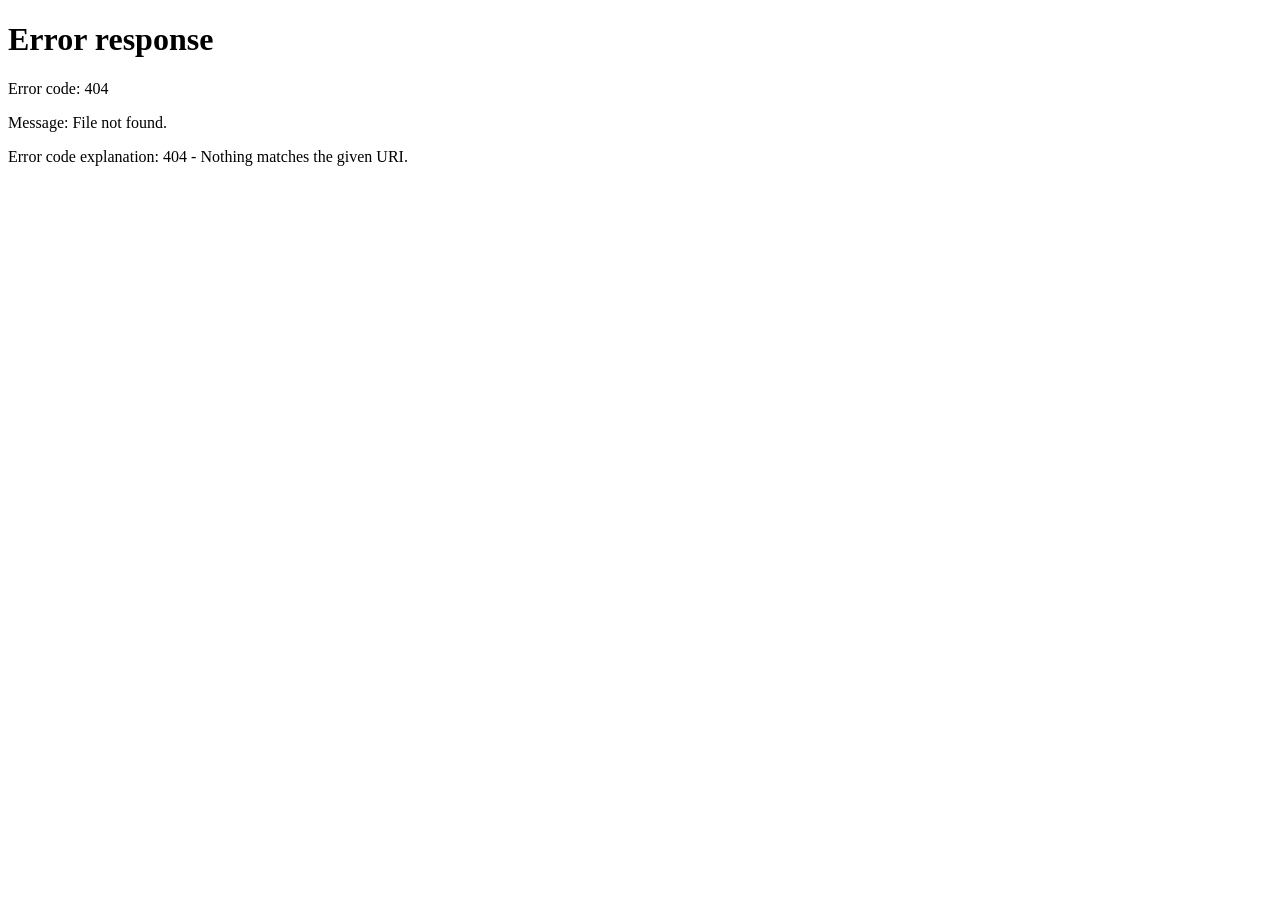
==== home.html @ a19f4774 "Update3.0" ====
<!DOCTYPE html>
<html lang="es">
<head>
    <meta charset="UTF-8">
    <meta name="viewport" content="width=device-width, initial-scale=1.0">
    <title>Instagram</title>
    <link rel="preconnect" href="https://fonts.googleapis.com">
    <link href="https://fonts.googleapis.com/css2?family=Grand+Hotel&display=swap" rel="stylesheet">
    <link rel="stylesheet" href="css/nav.css">
</head>
<body>

    <div class="top-bar">
        <span class="logo">Instagram</span>
        <div class="top-icons">
            <svg viewBox="0 0 24 24" width="24" height="24" fill="none" stroke="#262626" stroke-width="1.5">
                <path d="M12 5v14M5 12h14"/>
            </svg>
            <svg viewBox="0 0 24 24" width="24" height="24" fill="none" stroke="#262626" stroke-width="1.5">
                <path d="M4 4h16v16H4z"/>
                <path d="M8 8h8v8H8z"/>
                <path d="M4 12h16"/>
            </svg>
        </div>
    </div>

    <div class="page-content">

        <div class="stories-row">
            <div class="story">
                <div class="story-avatar"><img src="data:image/svg+xml,%3Csvg xmlns='http://www.w3.org/2000/svg' width='56' height='56' viewBox='0 0 56 56'%3E%3Ccircle cx='28' cy='28' r='28' fill='%23ddd'/%3E%3Ctext x='28' y='32' text-anchor='middle' font-size='20' fill='%23999'%3E+%3C/text%3E%3C/svg%3E" alt="tu historia"></div>
                <span class="story-name">Tu historia</span>
            </div>
            <div class="story">
                <div class="story-avatar"><img src="data:image/svg+xml,%3Csvg xmlns='http://www.w3.org/2000/svg' width='56' height='56'%3E%3Ccircle cx='28' cy='28' r='28' fill='%23ccc'/%3E%3C/svg%3E" alt="story"></div>
                <span class="story-name">viajante_</span>
            </div>
            <div class="story">
                <div class="story-avatar"><img src="data:image/svg+xml,%3Csvg xmlns='http://www.w3.org/2000/svg' width='56' height='56'%3E%3Ccircle cx='28' cy='28' r='28' fill='%23ccc'/%3E%3C/svg%3E" alt="story"></div>
                <span class="story-name">foto_urbana</span>
            </div>
            <div class="story">
                <div class="story-avatar"><img src="data:image/svg+xml,%3Csvg xmlns='http://www.w3.org/2000/svg' width='56' height='56'%3E%3Ccircle cx='28' cy='28' r='28' fill='%23ccc'/%3E%3C/svg%3E" alt="story"></div>
                <span class="story-name">cafe_arte</span>
            </div>
            <div class="story">
                <div class="story-avatar"><img src="data:image/svg+xml,%3Csvg xmlns='http://www.w3.org/2000/svg' width='56' height='56'%3E%3Ccircle cx='28' cy='28' r='28' fill='%23ccc'/%3E%3C/svg%3E" alt="story"></div>
                <span class="story-name">naturaleza</span>
            </div>
        </div>

        <div class="post">
            <div class="post-header">
                <div class="post-user">
                    <div class="post-avatar"><img src="data:image/svg+xml,%3Csvg xmlns='http://www.w3.org/2000/svg' width='32' height='32'%3E%3Ccircle cx='16' cy='16' r='16' fill='%23ccc'/%3E%3C/svg%3E" alt="avatar"></div>
                    viajante_
                </div>
                <span style="font-size:20px;cursor:pointer;">⋯</span>
            </div>
            <div class="post-image">📸</div>
            <div class="post-actions">
                <div class="post-actions-left">
                    <svg viewBox="0 0 24 24"><path d="M20.84 4.61a5.5 5.5 0 00-7.78 0L12 5.67l-1.06-1.06a5.5 5.5 0 00-7.78 7.78l1.06 1.06L12 21.23l7.78-7.78 1.06-1.06a5.5 5.5 0 000-7.78z"/></svg>
                    <svg viewBox="0 0 24 24"><path d="M21 15a2 2 0 01-2 2H7l-4 4V5a2 2 0 012-2h14a2 2 0 012 2z"/></svg>
                    <svg viewBox="0 0 24 24"><path d="M18 8A6 6 0 006 8c0 7-3 9-3 9h18s-3-2-3-9"/><path d="M13.73 21a2 2 0 01-3.46 0"/></svg>
                </div>
                <svg viewBox="0 0 24 24"><path d="M19 21l-7-5-7 5V5a2 2 0 012-2h10a2 2 0 012 2z"/></svg>
            </div>
            <div class="post-likes">142 likes</div>
            <div class="post-caption"><strong>viajante_</strong>Atardecer en la playa 🌅</div>
        </div>

        <div class="post">
            <div class="post-header">
                <div class="post-user">
                    <div class="post-avatar"><img src="data:image/svg+xml,%3Csvg xmlns='http://www.w3.org/2000/svg' width='32' height='32'%3E%3Ccircle cx='16' cy='16' r='16' fill='%23ccc'/%3E%3C/svg%3E" alt="avatar"></div>
                    cafe_arte
                </div>
                <span style="font-size:20px;cursor:pointer;">⋯</span>
            </div>
            <div class="post-image">☕</div>
            <div class="post-actions">
                <div class="post-actions-left">
                    <svg viewBox="0 0 24 24"><path d="M20.84 4.61a5.5 5.5 0 00-7.78 0L12 5.67l-1.06-1.06a5.5 5.5 0 00-7.78 7.78l1.06 1.06L12 21.23l7.78-7.78 1.06-1.06a5.5 5.5 0 000-7.78z"/></svg>
                    <svg viewBox="0 0 24 24"><path d="M21 15a2 2 0 01-2 2H7l-4 4V5a2 2 0 012-2h14a2 2 0 012 2z"/></svg>
                    <svg viewBox="0 0 24 24"><path d="M18 8A6 6 0 006 8c0 7-3 9-3 9h18s-3-2-3-9"/><path d="M13.73 21a2 2 0 01-3.46 0"/></svg>
                </div>
                <svg viewBox="0 0 24 24"><path d="M19 21l-7-5-7 5V5a2 2 0 012-2h10a2 2 0 012 2z"/></svg>
            </div>
            <div class="post-likes">89 likes</div>
            <div class="post-caption"><strong>cafe_arte</strong>Mañana de espresso ☕✨</div>
        </div>

    </div>

    <script src="js/app.js"></script>
</body>
</html>
---- css/nav.css ----
*{
    margin: 0;
    padding: 0;
    box-sizing: border-box;
}

body{
    font-family: -apple-system, BlinkMacSystemFont, 'Segoe UI', Roboto, Helvetica, Arial, sans-serif;
    background-color: #fafafa;
    padding-bottom: 60px;
}

.page-content{
    max-width: 600px;
    margin: 0 auto;
    padding: 16px;
}

/* ===== TOP BAR ===== */
.top-bar{
    display: flex;
    justify-content: space-between;
    align-items: center;
    padding: 12px 16px;
    background: white;
    border-bottom: 1px solid #dbdbdb;
    position: sticky;
    top: 0;
    z-index: 10;
}

.top-bar .logo{
    font-family: 'Grand Hotel', cursive;
    font-size: 28px;
    color: #262626;
}

.top-bar .top-icons{
    display: flex;
    gap: 16px;
    font-size: 22px;
    cursor: pointer;
}

/* ===== BOTTOM NAV ===== */
.bottom-nav{
    position: fixed;
    bottom: 0;
    left: 0;
    width: 100%;
    background: white;
    border-top: 1px solid #dbdbdb;
    display: flex;
    justify-content: space-around;
    padding: 8px 0;
    z-index: 100;
}

.nav-item{
    display: flex;
    flex-direction: column;
    align-items: center;
    text-decoration: none;
    color: #262626;
    font-size: 10px;
    padding: 4px 12px;
    transition: color 0.2s;
}

.nav-item svg{
    width: 24px;
    height: 24px;
    margin-bottom: 2px;
    fill: none;
    stroke: #262626;
    stroke-width: 1.5;
    transition: fill 0.2s, stroke 0.2s;
}

.nav-item.active{
    color: #0095f6;
}

.nav-item.active svg{
    fill: #0095f6;
    stroke: #0095f6;
}

.nav-item span{
    font-size: 11px;
}

/* ===== STORY ROW ===== */
.stories-row{
    display: flex;
    gap: 14px;
    padding: 16px 0;
    overflow-x: auto;
    scrollbar-width: none;
}

.stories-row::-webkit-scrollbar{
    display: none;
}

.story{
    display: flex;
    flex-direction: column;
    align-items: center;
    gap: 4px;
    cursor: pointer;
    min-width: 64px;
}

.story-avatar{
    width: 56px;
    height: 56px;
    border-radius: 50%;
    background: linear-gradient(45deg, #f58529, #dd2a7b, #8134af);
    padding: 2px;
}

.story-avatar img{
    width: 100%;
    height: 100%;
    border-radius: 50%;
    border: 2px solid white;
    object-fit: cover;
    background: #ccc;
}

.story-name{
    font-size: 11px;
    color: #262626;
    max-width: 64px;
    overflow: hidden;
    text-overflow: ellipsis;
    white-space: nowrap;
}

/* ===== POST ===== */
.post{
    background: white;
    border: 1px solid #dbdbdb;
    border-radius: 8px;
    margin-bottom: 16px;
}

.post-header{
    display: flex;
    align-items: center;
    justify-content: space-between;
    padding: 12px 16px;
}

.post-user{
    display: flex;
    align-items: center;
    gap: 10px;
    font-weight: 600;
    font-size: 14px;
}

.post-avatar{
    width: 32px;
    height: 32px;
    border-radius: 50%;
    background: linear-gradient(45deg, #f58529, #dd2a7b);
    padding: 2px;
}

.post-avatar img{
    width: 100%;
    height: 100%;
    border-radius: 50%;
    border: 2px solid white;
    object-fit: cover;
    background: #ccc;
}

.post-image{
    width: 100%;
    aspect-ratio: 1 / 1;
    background: #eee;
    display: flex;
    align-items: center;
    justify-content: center;
    font-size: 40px;
    color: #999;
}

.post-actions{
    display: flex;
    justify-content: space-between;
    padding: 8px 16px;
    font-size: 24px;
}

.post-actions-left{
    display: flex;
    gap: 14px;
}

.post-actions svg{
    width: 24px;
    height: 24px;
    cursor: pointer;
    fill: none;
    stroke: #262626;
    stroke-width: 1.5;
    transition: fill 0.2s;
}

.post-actions svg:hover{
    opacity: 0.6;
}

.post-likes{
    padding: 0 16px;
    font-weight: 600;
    font-size: 14px;
}

.post-caption{
    padding: 4px 16px 12px;
    font-size: 14px;
}

.post-caption strong{
    margin-right: 6px;
}

/* ===== SEARCH PAGE ===== */
.search-input{
    width: 100%;
    padding: 12px 16px;
    border: 1px solid #dbdbdb;
    border-radius: 8px;
    background: #fafafa;
    font-size: 14px;
    margin-bottom: 16px;
}

.search-input:focus{
    outline: none;
    border-color: #0095f6;
}

.search-suggestion{
    display: flex;
    align-items: center;
    gap: 12px;
    padding: 10px 0;
    cursor: pointer;
}

.search-suggestion img{
    width: 44px;
    height: 44px;
    border-radius: 50%;
    background: #ccc;
}

.search-suggestion div{
    flex: 1;
}

.search-suggestion strong{
    display: block;
    font-size: 14px;
}

.search-suggestion span{
    font-size: 12px;
    color: #999;
}

/* ===== REELS PAGE ===== */
.reels-container{
    display: flex;
    flex-direction: column;
    gap: 20px;
}

.reel{
    position: relative;
    width: 100%;
    aspect-ratio: 9 / 16;
    background: #111;
    border-radius: 12px;
    overflow: hidden;
    display: flex;
    align-items: center;
    justify-content: center;
    color: white;
    font-size: 16px;
}

.reel-info{
    position: absolute;
    bottom: 16px;
    left: 16px;
}

.reel-info strong{
    display: block;
    margin-bottom: 4px;
}

/* ===== MESSAGES PAGE ===== */
.chat-item{
    display: flex;
    align-items: center;
    gap: 12px;
    padding: 12px 0;
    border-bottom: 1px solid #f0f0f0;
    cursor: pointer;
}

.chat-item:last-child{
    border-bottom: none;
}

.chat-item img{
    width: 48px;
    height: 48px;
    border-radius: 50%;
    background: #ccc;
}

.chat-item div{
    flex: 1;
}

.chat-item strong{
    display: block;
    font-size: 14px;
}

.chat-item span{
    font-size: 13px;
    color: #999;
}

/* ===== PROFILE PAGE ===== */
.profile-header{
    text-align: center;
    padding: 20px 0;
}

.profile-pic{
    width: 80px;
    height: 80px;
    border-radius: 50%;
    background: linear-gradient(45deg, #f58529, #dd2a7b, #8134af);
    padding: 3px;
    margin: 0 auto 12px;
}

.profile-pic img{
    width: 100%;
    height: 100%;
    border-radius: 50%;
    border: 3px solid white;
    object-fit: cover;
    background: #ccc;
}

.profile-stats{
    display: flex;
    justify-content: center;
    gap: 40px;
    margin: 16px 0;
}

.profile-stats div{
    text-align: center;
}

.profile-stats strong{
    display: block;
    font-size: 16px;
}

.profile-stats span{
    font-size: 12px;
    color: #999;
}

.profile-bio{
    font-size: 14px;
    margin-top: 8px;
}

.profile-grid{
    display: grid;
    grid-template-columns: repeat(3, 1fr);
    gap: 4px;
    margin-top: 16px;
}

.grid-item{
    aspect-ratio: 1 / 1;
    background: #eee;
    display: flex;
    align-items: center;
    justify-content: center;
    font-size: 20px;
    color: #999;
}
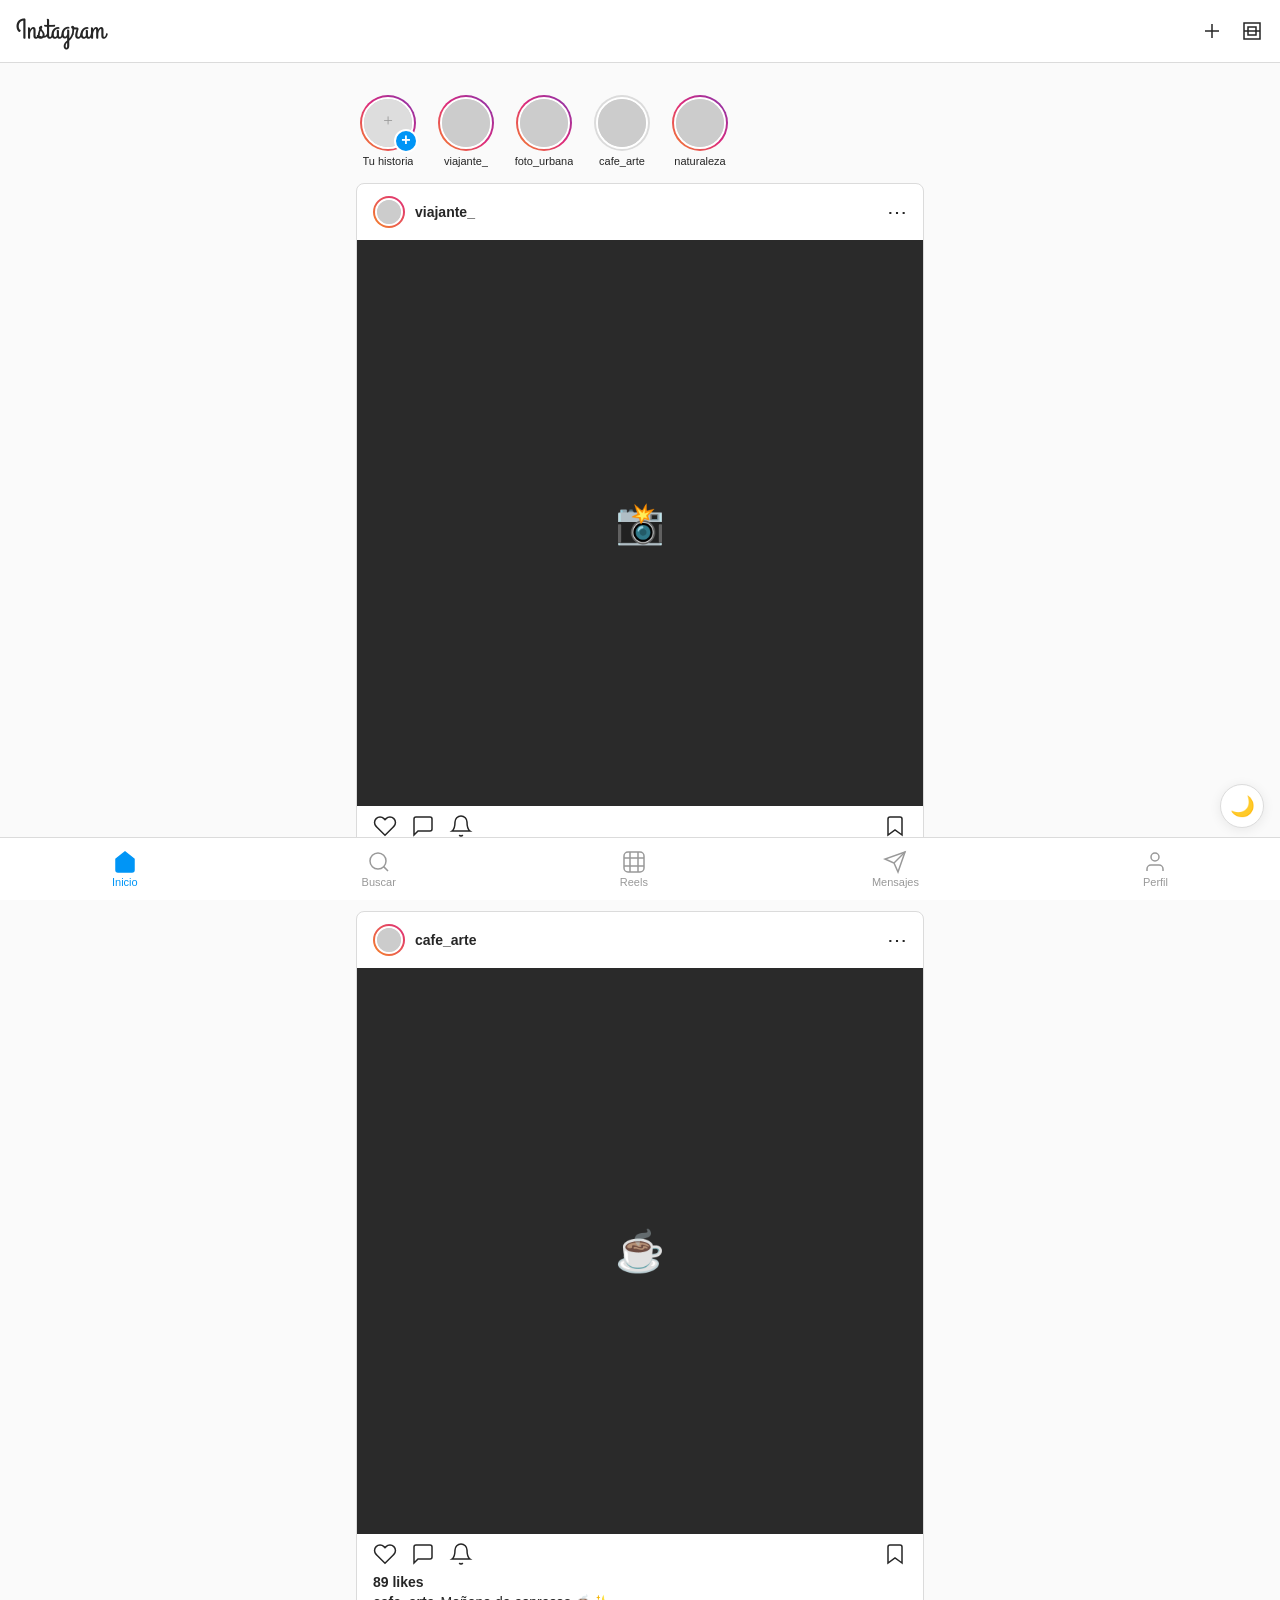
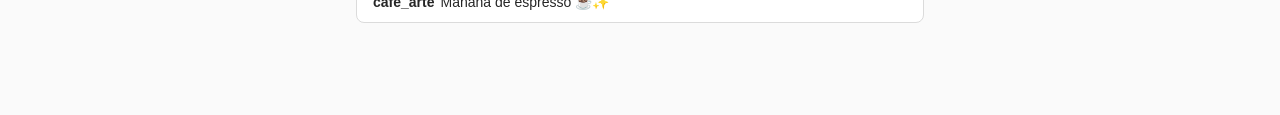
==== commit e7ca14cc: "update" ====
--- a/home.html
+++ b/home.html
@@ -13,10 +13,10 @@
     <div class="top-bar">
         <span class="logo">Instagram</span>
         <div class="top-icons">
-            <svg viewBox="0 0 24 24" width="24" height="24" fill="none" stroke="#262626" stroke-width="1.5">
+            <svg viewBox="0 0 24 24" width="24" height="24" fill="none" stroke-width="1.5">
                 <path d="M12 5v14M5 12h14"/>
             </svg>
-            <svg viewBox="0 0 24 24" width="24" height="24" fill="none" stroke="#262626" stroke-width="1.5">
+            <svg viewBox="0 0 24 24" width="24" height="24" fill="none" stroke-width="1.5">
                 <path d="M4 4h16v16H4z"/>
                 <path d="M8 8h8v8H8z"/>
                 <path d="M4 12h16"/>
@@ -27,23 +27,23 @@
     <div class="page-content">
 
         <div class="stories-row">
-            <div class="story">
-                <div class="story-avatar"><img src="data:image/svg+xml,%3Csvg xmlns='http://www.w3.org/2000/svg' width='56' height='56' viewBox='0 0 56 56'%3E%3Ccircle cx='28' cy='28' r='28' fill='%23ddd'/%3E%3Ctext x='28' y='32' text-anchor='middle' font-size='20' fill='%23999'%3E+%3C/text%3E%3C/svg%3E" alt="tu historia"></div>
+            <div class="story" data-story-id="tu_historia">
+                <div class="story-avatar has-plus"><img src="data:image/svg+xml,%3Csvg xmlns='http://www.w3.org/2000/svg' width='56' height='56' viewBox='0 0 56 56'%3E%3Ccircle cx='28' cy='28' r='28' fill='%23ddd'/%3E%3Ctext x='28' y='32' text-anchor='middle' font-size='20' fill='%23999'%3E+%3C/text%3E%3C/svg%3E" alt="tu historia"></div>
                 <span class="story-name">Tu historia</span>
             </div>
-            <div class="story">
+            <div class="story" data-story-id="viajante_">
                 <div class="story-avatar"><img src="data:image/svg+xml,%3Csvg xmlns='http://www.w3.org/2000/svg' width='56' height='56'%3E%3Ccircle cx='28' cy='28' r='28' fill='%23ccc'/%3E%3C/svg%3E" alt="story"></div>
                 <span class="story-name">viajante_</span>
             </div>
-            <div class="story">
+            <div class="story" data-story-id="foto_urbana">
                 <div class="story-avatar"><img src="data:image/svg+xml,%3Csvg xmlns='http://www.w3.org/2000/svg' width='56' height='56'%3E%3Ccircle cx='28' cy='28' r='28' fill='%23ccc'/%3E%3C/svg%3E" alt="story"></div>
                 <span class="story-name">foto_urbana</span>
             </div>
-            <div class="story">
-                <div class="story-avatar"><img src="data:image/svg+xml,%3Csvg xmlns='http://www.w3.org/2000/svg' width='56' height='56'%3E%3Ccircle cx='28' cy='28' r='28' fill='%23ccc'/%3E%3C/svg%3E" alt="story"></div>
+            <div class="story" data-story-id="cafe_arte">
+                <div class="story-avatar seen"><img src="data:image/svg+xml,%3Csvg xmlns='http://www.w3.org/2000/svg' width='56' height='56'%3E%3Ccircle cx='28' cy='28' r='28' fill='%23ccc'/%3E%3C/svg%3E" alt="story"></div>
                 <span class="story-name">cafe_arte</span>
             </div>
-            <div class="story">
+            <div class="story" data-story-id="naturaleza">
                 <div class="story-avatar"><img src="data:image/svg+xml,%3Csvg xmlns='http://www.w3.org/2000/svg' width='56' height='56'%3E%3Ccircle cx='28' cy='28' r='28' fill='%23ccc'/%3E%3C/svg%3E" alt="story"></div>
                 <span class="story-name">naturaleza</span>
             </div>
--- a/css/nav.css
+++ b/css/nav.css
@@ -118,6 +118,29 @@
     border-radius: 50%;
     background: linear-gradient(45deg, #f58529, #dd2a7b, #8134af);
     padding: 2px;
+    position: relative;
+    transition: transform 0.2s;
+}
+
+.story-avatar.seen{
+    background: #dbdbdb;
+}
+
+.story-avatar.has-plus::after{
+    content: '+';
+    position: absolute;
+    bottom: -2px;
+    right: -2px;
+    width: 20px;
+    height: 20px;
+    background: #0095f6;
+    border: 2px solid white;
+    border-radius: 50%;
+    color: white;
+    font-size: 16px;
+    font-weight: 700;
+    line-height: 18px;
+    text-align: center;
 }
 
 .story-avatar img{
@@ -408,3 +431,606 @@
     font-size: 20px;
     color: #999;
 }
+
+/* ========================================
+   DARK MODE & THEME VARIABLES
+   ======================================== */
+
+:root {
+    --bg-primary: #fafafa;
+    --bg-card: #ffffff;
+    --bg-input: #fafafa;
+    --bg-nav: #ffffff;
+    --text-primary: #262626;
+    --text-secondary: #999999;
+    --border-color: #dbdbdb;
+    --accent: #0095f6;
+    --shadow: rgba(0, 0, 0, 0.08);
+}
+
+body.dark-mode {
+    --bg-primary: #0a0a0a;
+    --bg-card: #1a1a1a;
+    --bg-input: #262626;
+    --bg-nav: #111111;
+    --text-primary: #f5f5f5;
+    --text-secondary: #777777;
+    --border-color: #333333;
+    --shadow: rgba(0, 0, 0, 0.4);
+}
+
+body {
+    background-color: var(--bg-primary);
+    color: var(--text-primary);
+    transition: background-color 0.3s, color 0.3s;
+}
+
+.page-content {
+    max-width: 600px;
+    margin: 0 auto;
+    padding: 16px;
+}
+
+.top-bar {
+    background: var(--bg-card);
+    border-bottom-color: var(--border-color);
+    transition: background 0.3s, border-color 0.3s;
+}
+
+.top-bar .logo {
+    color: var(--text-primary);
+}
+
+.top-bar .top-icons svg {
+    stroke: var(--text-primary);
+}
+
+.bottom-nav {
+    background: var(--bg-nav);
+    border-top-color: var(--border-color);
+    transition: background 0.3s, border-color 0.3s;
+}
+
+.nav-item {
+    color: var(--text-secondary);
+    transition: color 0.2s;
+}
+
+.nav-item.active {
+    color: var(--accent);
+}
+
+.nav-item.active svg {
+    fill: var(--accent);
+    stroke: var(--accent);
+}
+
+.nav-item svg {
+    stroke: var(--text-secondary);
+    transition: stroke 0.2s;
+}
+
+.post {
+    background: var(--bg-card);
+    border-color: var(--border-color);
+    transition: background 0.3s, border-color 0.3s, transform 0.2s, box-shadow 0.2s;
+}
+
+.post:active {
+    transform: scale(0.99);
+}
+
+.post-image {
+    background: #2a2a2a;
+}
+
+.post-actions svg {
+    stroke: var(--text-primary);
+    transition: fill 0.2s, stroke 0.2s;
+}
+
+.post-likes {
+    color: var(--text-primary);
+}
+
+.post-caption {
+    color: var(--text-primary);
+}
+
+.story-name {
+    color: var(--text-primary);
+}
+
+.search-input {
+    background: var(--bg-input);
+    border-color: var(--border-color);
+    color: var(--text-primary);
+    transition: background 0.3s, border-color 0.3s, color 0.3s;
+}
+
+.search-input::placeholder {
+    color: var(--text-secondary);
+}
+
+.search-suggestion {
+    transition: background 0.2s;
+    border-radius: 8px;
+}
+
+.search-suggestion:hover {
+    background: var(--bg-input);
+}
+
+.search-suggestion strong {
+    color: var(--text-primary);
+}
+
+.search-suggestion span {
+    color: var(--text-secondary);
+}
+
+.chat-item {
+    border-bottom-color: var(--border-color);
+    transition: border-color 0.3s;
+}
+
+.chat-item strong {
+    color: var(--text-primary);
+}
+
+.chat-item span {
+    color: var(--text-secondary);
+}
+
+.reel {
+    background: #1a1a1a;
+}
+
+.reel-info strong {
+    color: #fff;
+}
+
+.reel-info span {
+    color: #ccc;
+}
+
+.profile-header {
+    color: var(--text-primary);
+}
+
+.profile-stats strong {
+    color: var(--text-primary);
+}
+
+.profile-stats span {
+    color: var(--text-secondary);
+}
+
+.profile-bio {
+    color: var(--text-primary);
+}
+
+.grid-item {
+    background: var(--bg-input);
+}
+
+/* ===== HEART ANIMATION ===== */
+@keyframes heartPop {
+    0% { transform: scale(1); }
+    40% { transform: scale(1.3); }
+    60% { transform: scale(0.95); }
+    100% { transform: scale(1); }
+}
+
+/* ===== COMMENT SECTION ===== */
+.comment-section {
+    padding: 8px 16px 12px;
+    border-top: 1px solid var(--border-color);
+    animation: slideDown 0.2s ease;
+}
+
+@keyframes slideDown {
+    from { opacity: 0; max-height: 0; }
+    to { opacity: 1; max-height: 120px; }
+}
+
+.comment-input-wrapper {
+    display: flex;
+    gap: 8px;
+    align-items: center;
+}
+
+.comment-input {
+    flex: 1;
+    border: none;
+    outline: none;
+    padding: 8px 0;
+    font-size: 14px;
+    background: transparent;
+    color: var(--text-primary);
+}
+
+.comment-input::placeholder {
+    color: var(--text-secondary);
+}
+
+.comment-submit {
+    background: none;
+    border: none;
+    color: var(--accent);
+    font-weight: 600;
+    font-size: 14px;
+    cursor: pointer;
+    opacity: 0.5;
+    transition: opacity 0.2s;
+}
+
+.comment-submit:hover {
+    opacity: 1;
+}
+
+.comment-item {
+    font-size: 14px;
+    margin-bottom: 6px;
+    padding: 4px 0;
+    animation: slideDown 0.2s ease;
+}
+
+.comment-item strong {
+    margin-right: 6px;
+}
+
+/* ===== LOADING SCREEN ===== */
+.loading-screen {
+    position: fixed;
+    inset: 0;
+    background: var(--bg-primary);
+    display: flex;
+    align-items: center;
+    justify-content: center;
+    z-index: 9999;
+    transition: opacity 0.4s ease;
+}
+
+.loading-screen.fade-out {
+    opacity: 0;
+    pointer-events: none;
+}
+
+.loader {
+    width: 36px;
+    height: 36px;
+    border: 3px solid var(--border-color);
+    border-top-color: var(--accent);
+    border-radius: 50%;
+    animation: spin 0.7s linear infinite;
+}
+
+@keyframes spin {
+    to { transform: rotate(360deg); }
+}
+
+/* ===== DARK MODE TOGGLE ===== */
+.dark-mode-toggle {
+    position: fixed;
+    bottom: 24px;
+    right: 16px;
+    width: 44px;
+    height: 44px;
+    border-radius: 50%;
+    background: var(--bg-card);
+    border: 1px solid var(--border-color);
+    cursor: pointer;
+    font-size: 20px;
+    display: flex;
+    align-items: center;
+    justify-content: center;
+    z-index: 90;
+    box-shadow: 0 2px 12px var(--shadow);
+    transition: transform 0.25s, background 0.3s, border-color 0.3s;
+    animation: fadeInUp 0.4s ease 0.3s both;
+}
+
+.dark-mode-toggle:hover {
+    transform: scale(1.12);
+}
+
+.dark-mode-toggle:active {
+    transform: scale(0.95);
+}
+
+@keyframes fadeInUp {
+    from { opacity: 0; transform: translateY(16px); }
+    to { opacity: 1; transform: translateY(0); }
+}
+
+/* ===== HOVER EFFECTS ===== */
+.story-avatar,
+.post-avatar,
+.profile-pic {
+    transition: transform 0.2s;
+}
+
+.story-avatar:hover,
+.post-avatar:hover,
+.profile-pic:hover {
+    transform: scale(1.05);
+}
+
+/* ===== RESPONSIVE ===== */
+@media (max-width: 768px) {
+    .dark-mode-toggle {
+        right: 12px;
+        width: 40px;
+        height: 40px;
+        font-size: 18px;
+    }
+}
+
+/* ========================================
+   STORY VIEWER
+   ======================================== */
+
+.story-viewer{
+    position: fixed;
+    inset: 0;
+    z-index: 9998;
+    background: #0a0a0a;
+    display: flex;
+    flex-direction: column;
+    animation: storyFadeIn 0.25s ease;
+    user-select: none;
+    touch-action: manipulation;
+}
+
+@keyframes storyFadeIn{
+    from{ opacity: 0; }
+    to{ opacity: 1; }
+}
+
+.story-viewer.closing{
+    animation: storyFadeOut 0.2s ease forwards;
+}
+
+@keyframes storyFadeOut{
+    from{ opacity: 1; }
+    to{ opacity: 0; }
+}
+
+/* ── Progress bars ── */
+.story-progress{
+    display: flex;
+    gap: 4px;
+    padding: 12px 12px 8px;
+    position: absolute;
+    top: 0;
+    left: 0;
+    right: 0;
+    z-index: 2;
+}
+
+.story-progress-bar{
+    flex: 1;
+    height: 2px;
+    background: rgba(255,255,255,0.3);
+    border-radius: 2px;
+    overflow: hidden;
+}
+
+.story-progress-bar .fill{
+    height: 100%;
+    width: 0%;
+    background: #fff;
+    border-radius: 2px;
+    transition: width 0.1s linear;
+}
+
+.story-progress-bar.active .fill{
+    width: 100%;
+}
+
+.story-progress-bar.done .fill{
+    width: 100%;
+    background: rgba(255,255,255,0.5);
+}
+
+/* ── Top bar ── */
+.story-top{
+    position: absolute;
+    top: 24px;
+    left: 0;
+    right: 0;
+    display: flex;
+    align-items: center;
+    justify-content: space-between;
+    padding: 4px 16px;
+    z-index: 2;
+}
+
+.story-user{
+    display: flex;
+    align-items: center;
+    gap: 10px;
+}
+
+.story-user-avatar{
+    width: 32px;
+    height: 32px;
+    border-radius: 50%;
+    background: linear-gradient(45deg, #f58529, #dd2a7b);
+    padding: 2px;
+}
+
+.story-user-avatar img{
+    width: 100%;
+    height: 100%;
+    border-radius: 50%;
+    border: 2px solid #0a0a0a;
+    object-fit: cover;
+    background: #555;
+}
+
+.story-user-name{
+    color: #fff;
+    font-weight: 600;
+    font-size: 13px;
+}
+
+.story-user-time{
+    color: rgba(255,255,255,0.6);
+    font-size: 11px;
+    margin-left: 6px;
+}
+
+.story-close{
+    width: 36px;
+    height: 36px;
+    display: flex;
+    align-items: center;
+    justify-content: center;
+    cursor: pointer;
+    background: none;
+    border: none;
+    color: #fff;
+    font-size: 28px;
+    opacity: 0.8;
+    transition: opacity 0.2s, transform 0.2s;
+    border-radius: 50%;
+}
+
+.story-close:hover{
+    opacity: 1;
+    transform: scale(1.1);
+}
+
+/* ── Content ── */
+.story-content-area{
+    flex: 1;
+    display: flex;
+    align-items: center;
+    justify-content: center;
+    position: relative;
+}
+
+.story-content-inner{
+    text-align: center;
+    animation: storyContentIn 0.35s ease;
+}
+
+@keyframes storyContentIn{
+    from{ opacity: 0; transform: scale(0.85); }
+    to{ opacity: 1; transform: scale(1); }
+}
+
+.story-content-emoji{
+    font-size: 80px;
+    margin-bottom: 16px;
+    filter: drop-shadow(0 4px 20px rgba(0,0,0,0.3));
+}
+
+.story-content-text{
+    color: #fff;
+    font-size: 18px;
+    font-weight: 500;
+    text-shadow: 0 2px 12px rgba(0,0,0,0.4);
+    padding: 0 32px;
+}
+
+/* ── Tap zones ── */
+.story-tap-left,
+.story-tap-right{
+    position: absolute;
+    top: 0;
+    bottom: 0;
+    width: 35%;
+    z-index: 3;
+    cursor: pointer;
+}
+
+.story-tap-left{ left: 0; }
+.story-tap-right{ right: 0; }
+
+/* ── Bottom action ── */
+.story-bottom{
+    position: absolute;
+    bottom: 0;
+    left: 0;
+    right: 0;
+    padding: 16px;
+    z-index: 2;
+    display: flex;
+    gap: 8px;
+    align-items: center;
+}
+
+.story-reply-input{
+    flex: 1;
+    padding: 12px 16px;
+    border: 1px solid rgba(255,255,255,0.2);
+    border-radius: 24px;
+    background: rgba(255,255,255,0.08);
+    color: #fff;
+    font-size: 14px;
+    font-family: inherit;
+    outline: none;
+    backdrop-filter: blur(4px);
+    transition: background 0.2s, border-color 0.2s;
+}
+
+.story-reply-input::placeholder{ color: rgba(255,255,255,0.5); }
+.story-reply-input:focus{ background: rgba(255,255,255,0.15); border-color: rgba(255,255,255,0.4); }
+
+.story-send-btn{
+    width: 40px;
+    height: 40px;
+    border-radius: 50%;
+    border: none;
+    background: none;
+    color: #0095f6;
+    font-size: 20px;
+    cursor: pointer;
+    display: flex;
+    align-items: center;
+    justify-content: center;
+    transition: transform 0.2s;
+    flex-shrink: 0;
+}
+
+.story-send-btn:hover{ transform: scale(1.15); }
+
+/* ── Gradient overlay at bottom ── */
+.story-gradient{
+    position: absolute;
+    bottom: 0;
+    left: 0;
+    right: 0;
+    height: 40%;
+    background: linear-gradient(transparent, rgba(0,0,0,0.5));
+    z-index: 1;
+    pointer-events: none;
+}
+
+/* ── Seen ring fix in dark mode ── */
+body.dark-mode .story-avatar.seen{
+    background: #444;
+}
+
+/* ── Responsive ── */
+@media (min-width: 768px){
+    .story-viewer{
+        max-width: 420px;
+        max-height: 780px;
+        margin: auto;
+        border-radius: 16px;
+        overflow: hidden;
+        box-shadow: 0 20px 60px rgba(0,0,0,0.5);
+    }
+
+    .story-viewer::before{
+        content: '';
+        position: fixed;
+        inset: 0;
+        background: rgba(0,0,0,0.7);
+        z-index: -1;
+    }
+}
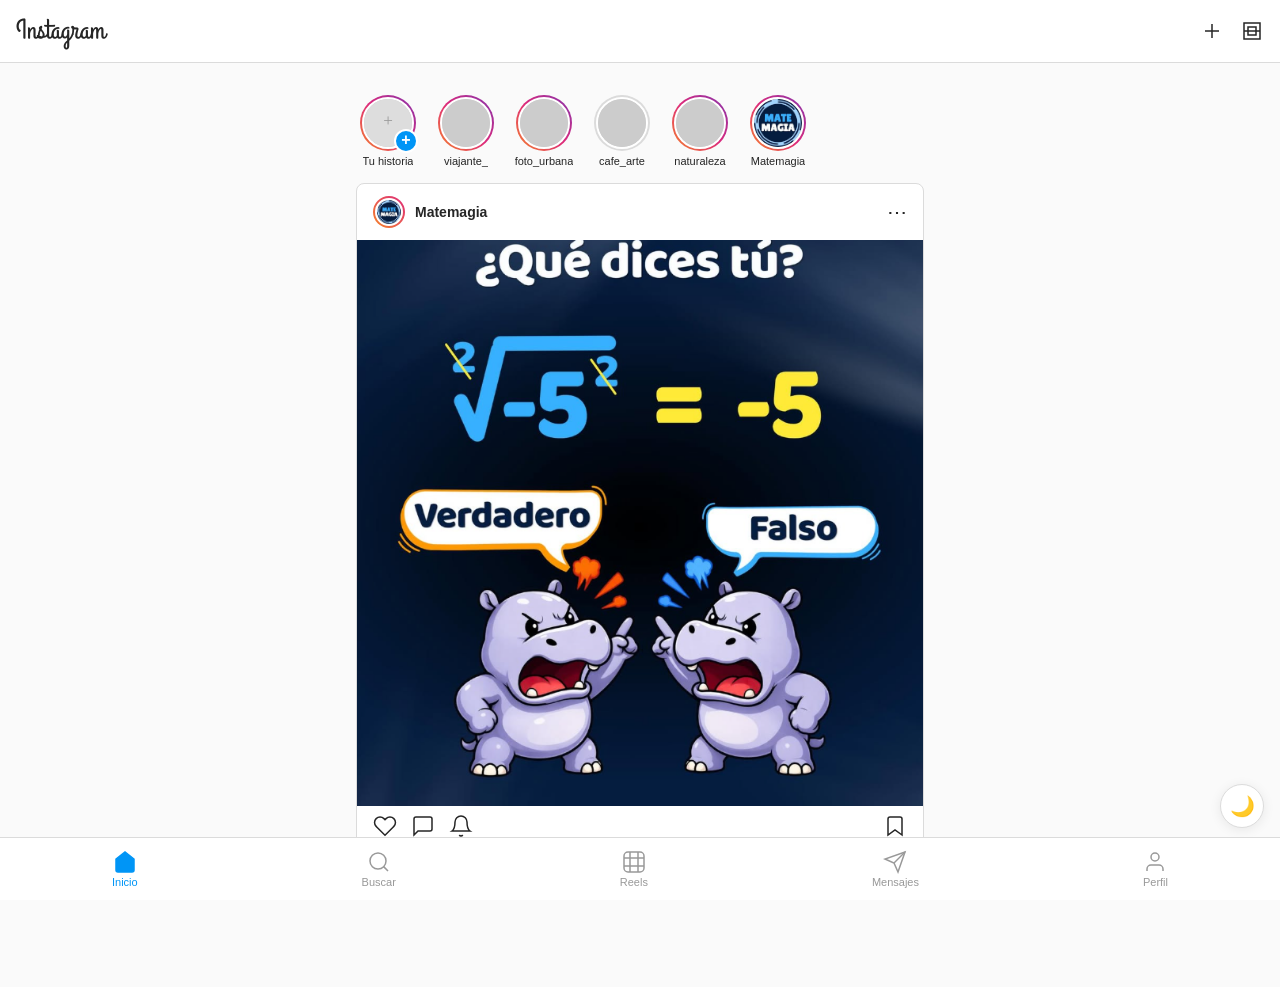
==== commit 7f7bbe5a: "update_inicio" ====
--- a/home.html
+++ b/home.html
@@ -47,17 +47,23 @@
                 <div class="story-avatar"><img src="data:image/svg+xml,%3Csvg xmlns='http://www.w3.org/2000/svg' width='56' height='56'%3E%3Ccircle cx='28' cy='28' r='28' fill='%23ccc'/%3E%3C/svg%3E" alt="story"></div>
                 <span class="story-name">naturaleza</span>
             </div>
+            <div class="story" data-story-id="Matemagia">
+                <div class="story-avatar"><img src="img-perfil-matemagia/foto_perfil.png" alt="story"></div>
+                <span class="story-name">Matemagia</span>
+            </div>
         </div>
 
         <div class="post">
             <div class="post-header">
                 <div class="post-user">
-                    <div class="post-avatar"><img src="data:image/svg+xml,%3Csvg xmlns='http://www.w3.org/2000/svg' width='32' height='32'%3E%3Ccircle cx='16' cy='16' r='16' fill='%23ccc'/%3E%3C/svg%3E" alt="avatar"></div>
-                    viajante_
+                    <div class="post-avatar"><img src="img-perfil-matemagia/foto_perfil.png" alt="avatar"></div>
+                    Matemagia
                 </div>
                 <span style="font-size:20px;cursor:pointer;">⋯</span>
             </div>
-            <div class="post-image">📸</div>
+            <div class="post-image" style="background:#eee;display:flex;align-items:center;justify-content:center;">
+                <img src="img-perfil-matemagia/publicacion_matemagia.png" alt="publicación" style="width:100%;height:100%;object-fit:cover;">
+            </div>
             <div class="post-actions">
                 <div class="post-actions-left">
                     <svg viewBox="0 0 24 24"><path d="M20.84 4.61a5.5 5.5 0 00-7.78 0L12 5.67l-1.06-1.06a5.5 5.5 0 00-7.78 7.78l1.06 1.06L12 21.23l7.78-7.78 1.06-1.06a5.5 5.5 0 000-7.78z"/></svg>
@@ -66,29 +72,8 @@
                 </div>
                 <svg viewBox="0 0 24 24"><path d="M19 21l-7-5-7 5V5a2 2 0 012-2h10a2 2 0 012 2z"/></svg>
             </div>
-            <div class="post-likes">142 likes</div>
-            <div class="post-caption"><strong>viajante_</strong>Atardecer en la playa 🌅</div>
-        </div>
-
-        <div class="post">
-            <div class="post-header">
-                <div class="post-user">
-                    <div class="post-avatar"><img src="data:image/svg+xml,%3Csvg xmlns='http://www.w3.org/2000/svg' width='32' height='32'%3E%3Ccircle cx='16' cy='16' r='16' fill='%23ccc'/%3E%3C/svg%3E" alt="avatar"></div>
-                    cafe_arte
-                </div>
-                <span style="font-size:20px;cursor:pointer;">⋯</span>
-            </div>
-            <div class="post-image">☕</div>
-            <div class="post-actions">
-                <div class="post-actions-left">
-                    <svg viewBox="0 0 24 24"><path d="M20.84 4.61a5.5 5.5 0 00-7.78 0L12 5.67l-1.06-1.06a5.5 5.5 0 00-7.78 7.78l1.06 1.06L12 21.23l7.78-7.78 1.06-1.06a5.5 5.5 0 000-7.78z"/></svg>
-                    <svg viewBox="0 0 24 24"><path d="M21 15a2 2 0 01-2 2H7l-4 4V5a2 2 0 012-2h14a2 2 0 012 2z"/></svg>
-                    <svg viewBox="0 0 24 24"><path d="M18 8A6 6 0 006 8c0 7-3 9-3 9h18s-3-2-3-9"/><path d="M13.73 21a2 2 0 01-3.46 0"/></svg>
-                </div>
-                <svg viewBox="0 0 24 24"><path d="M19 21l-7-5-7 5V5a2 2 0 012-2h10a2 2 0 012 2z"/></svg>
-            </div>
-            <div class="post-likes">89 likes</div>
-            <div class="post-caption"><strong>cafe_arte</strong>Mañana de espresso ☕✨</div>
+            <div class="post-likes">0 likes</div>
+            <div class="post-caption"><strong>Matemagia</strong>La magia de las matemáticas ✨🔢</div>
         </div>
 
     </div>
--- a/css/nav.css
+++ b/css/nav.css
@@ -956,16 +956,31 @@
     bottom: 0;
     left: 0;
     right: 0;
-    padding: 16px;
+    padding: 12px 16px;
     z-index: 2;
     display: flex;
+    align-items: center;
+    justify-content: space-between;
     gap: 8px;
-    align-items: center;
+}
+
+.story-bottom-left{
+    display: flex;
+    align-items: center;
+    gap: 6px;
+    flex: 1;
+}
+
+.story-bottom-right{
+    display: flex;
+    align-items: center;
+    gap: 6px;
+    flex-shrink: 0;
 }
 
 .story-reply-input{
     flex: 1;
-    padding: 12px 16px;
+    padding: 10px 16px;
     border: 1px solid rgba(255,255,255,0.2);
     border-radius: 24px;
     background: rgba(255,255,255,0.08);
@@ -975,19 +990,20 @@
     outline: none;
     backdrop-filter: blur(4px);
     transition: background 0.2s, border-color 0.2s;
+    min-width: 0;
 }
 
 .story-reply-input::placeholder{ color: rgba(255,255,255,0.5); }
 .story-reply-input:focus{ background: rgba(255,255,255,0.15); border-color: rgba(255,255,255,0.4); }
 
 .story-send-btn{
-    width: 40px;
-    height: 40px;
+    width: 36px;
+    height: 36px;
     border-radius: 50%;
     border: none;
     background: none;
     color: #0095f6;
-    font-size: 20px;
+    font-size: 18px;
     cursor: pointer;
     display: flex;
     align-items: center;
@@ -997,6 +1013,52 @@
 }
 
 .story-send-btn:hover{ transform: scale(1.15); }
+
+/* ── Story bottom icon buttons (like / share) ── */
+.story-like-btn,
+.story-share-btn{
+    background: none;
+    border: none;
+    cursor: pointer;
+    padding: 4px;
+    display: flex;
+    align-items: center;
+    justify-content: center;
+    border-radius: 50%;
+    transition: transform 0.2s;
+    flex-shrink: 0;
+}
+
+.story-like-btn:hover,
+.story-share-btn:hover{
+    transform: scale(1.15);
+}
+
+.story-like-btn svg{
+    filter: drop-shadow(0 2px 6px rgba(0,0,0,0.4));
+    transition: fill 0.2s, stroke 0.2s, transform 0.2s;
+}
+
+/* ── Story toast ── */
+.story-toast{
+    position: absolute;
+    bottom: 70px;
+    left: 50%;
+    transform: translateX(-50%);
+    background: rgba(0,0,0,0.8);
+    color: #fff;
+    padding: 8px 20px;
+    border-radius: 20px;
+    font-size: 13px;
+    white-space: nowrap;
+    animation: storyToastIn 0.25s ease;
+    z-index: 10;
+}
+
+@keyframes storyToastIn{
+    from{ opacity: 0; transform: translateX(-50%) translateY(10px); }
+    to{ opacity: 1; transform: translateX(-50%) translateY(0); }
+}
 
 /* ── Gradient overlay at bottom ── */
 .story-gradient{
@@ -1015,6 +1077,164 @@
     background: #444;
 }
 
+/* ===== REEL OVERLAY & ACTIONS ===== */
+.reel {
+    position: relative;
+}
+
+.reel-overlay {
+    position: absolute;
+    right: 8px;
+    bottom: 80px;
+    z-index: 2;
+    display: flex;
+    align-items: flex-end;
+}
+
+.reel-actions {
+    display: flex;
+    flex-direction: column;
+    gap: 16px;
+}
+
+.reel-action {
+    display: flex;
+    flex-direction: column;
+    align-items: center;
+    gap: 4px;
+    cursor: pointer;
+}
+
+.reel-action svg {
+    width: 28px;
+    height: 28px;
+    fill: none;
+    stroke: #fff;
+    stroke-width: 1.5;
+    filter: drop-shadow(0 2px 4px rgba(0,0,0,0.3));
+    transition: transform 0.2s;
+}
+
+.reel-action svg:hover {
+    transform: scale(1.1);
+}
+
+.reel-action svg.liked {
+    fill: #ed4956;
+    stroke: #ed4956;
+}
+
+.reel-action svg.saved {
+    fill: #fff;
+    stroke: #fff;
+}
+
+.reel-action-count {
+    color: #fff;
+    font-size: 12px;
+    font-weight: 600;
+    text-shadow: 0 1px 4px rgba(0,0,0,0.4);
+}
+
+.reel-info {
+    z-index: 1;
+}
+
+/* ===== FLOATING HEART (double-tap) ===== */
+.floating-heart {
+    animation: floatHeartOut 0.4s ease forwards;
+}
+
+@keyframes floatHeartOut {
+    0% { opacity: 1; transform: translate(-50%,-50%) scale(0); }
+    40% { opacity: 1; transform: translate(-50%,-50%) scale(1.1); }
+    100% { opacity: 0; transform: translate(-50%,-50%) scale(1.4); }
+}
+
+/* ===== SHARE MODAL ===== */
+.share-modal{
+    position: fixed;
+    inset: 0;
+    z-index: 10000;
+    display: flex;
+    align-items: flex-end;
+    justify-content: center;
+    animation: shareFadeIn 0.2s ease;
+}
+
+.share-modal-backdrop{
+    position: absolute;
+    inset: 0;
+    background: rgba(0,0,0,0.5);
+}
+
+.share-modal-content{
+    position: relative;
+    width: 100%;
+    max-width: 400px;
+    background: var(--bg-card, #fff);
+    border-radius: 16px 16px 0 0;
+    padding: 20px 16px;
+    animation: shareSlideUp 0.25s ease;
+}
+
+body.dark-mode .share-modal-content{
+    background: #1a1a1a;
+}
+
+@keyframes shareFadeIn{
+    from{ opacity: 0; }
+    to{ opacity: 1; }
+}
+
+@keyframes shareSlideUp{
+    from{ transform: translateY(100%); }
+    to{ transform: translateY(0); }
+}
+
+.share-modal-header{
+    font-size: 16px;
+    font-weight: 600;
+    text-align: center;
+    margin-bottom: 16px;
+    color: var(--text-primary, #262626);
+}
+
+.share-option{
+    display: flex;
+    align-items: center;
+    gap: 12px;
+    padding: 14px 12px;
+    cursor: pointer;
+    border-radius: 12px;
+    font-size: 14px;
+    color: var(--text-primary, #262626);
+    transition: background 0.2s;
+}
+
+.share-option:hover{
+    background: var(--bg-input, #f5f5f5);
+}
+
+body.dark-mode .share-option:hover{
+    background: #2a2a2a;
+}
+
+.share-icon{
+    font-size: 22px;
+    width: 36px;
+    text-align: center;
+}
+
+.share-cancel{
+    justify-content: center;
+    color: var(--accent, #0095f6);
+    font-weight: 600;
+    margin-top: 8px;
+    border-top: 1px solid var(--border-color, #dbdbdb);
+    padding-top: 16px;
+}
+
 /* ── Responsive ── */
 @media (min-width: 768px){
     .story-viewer{
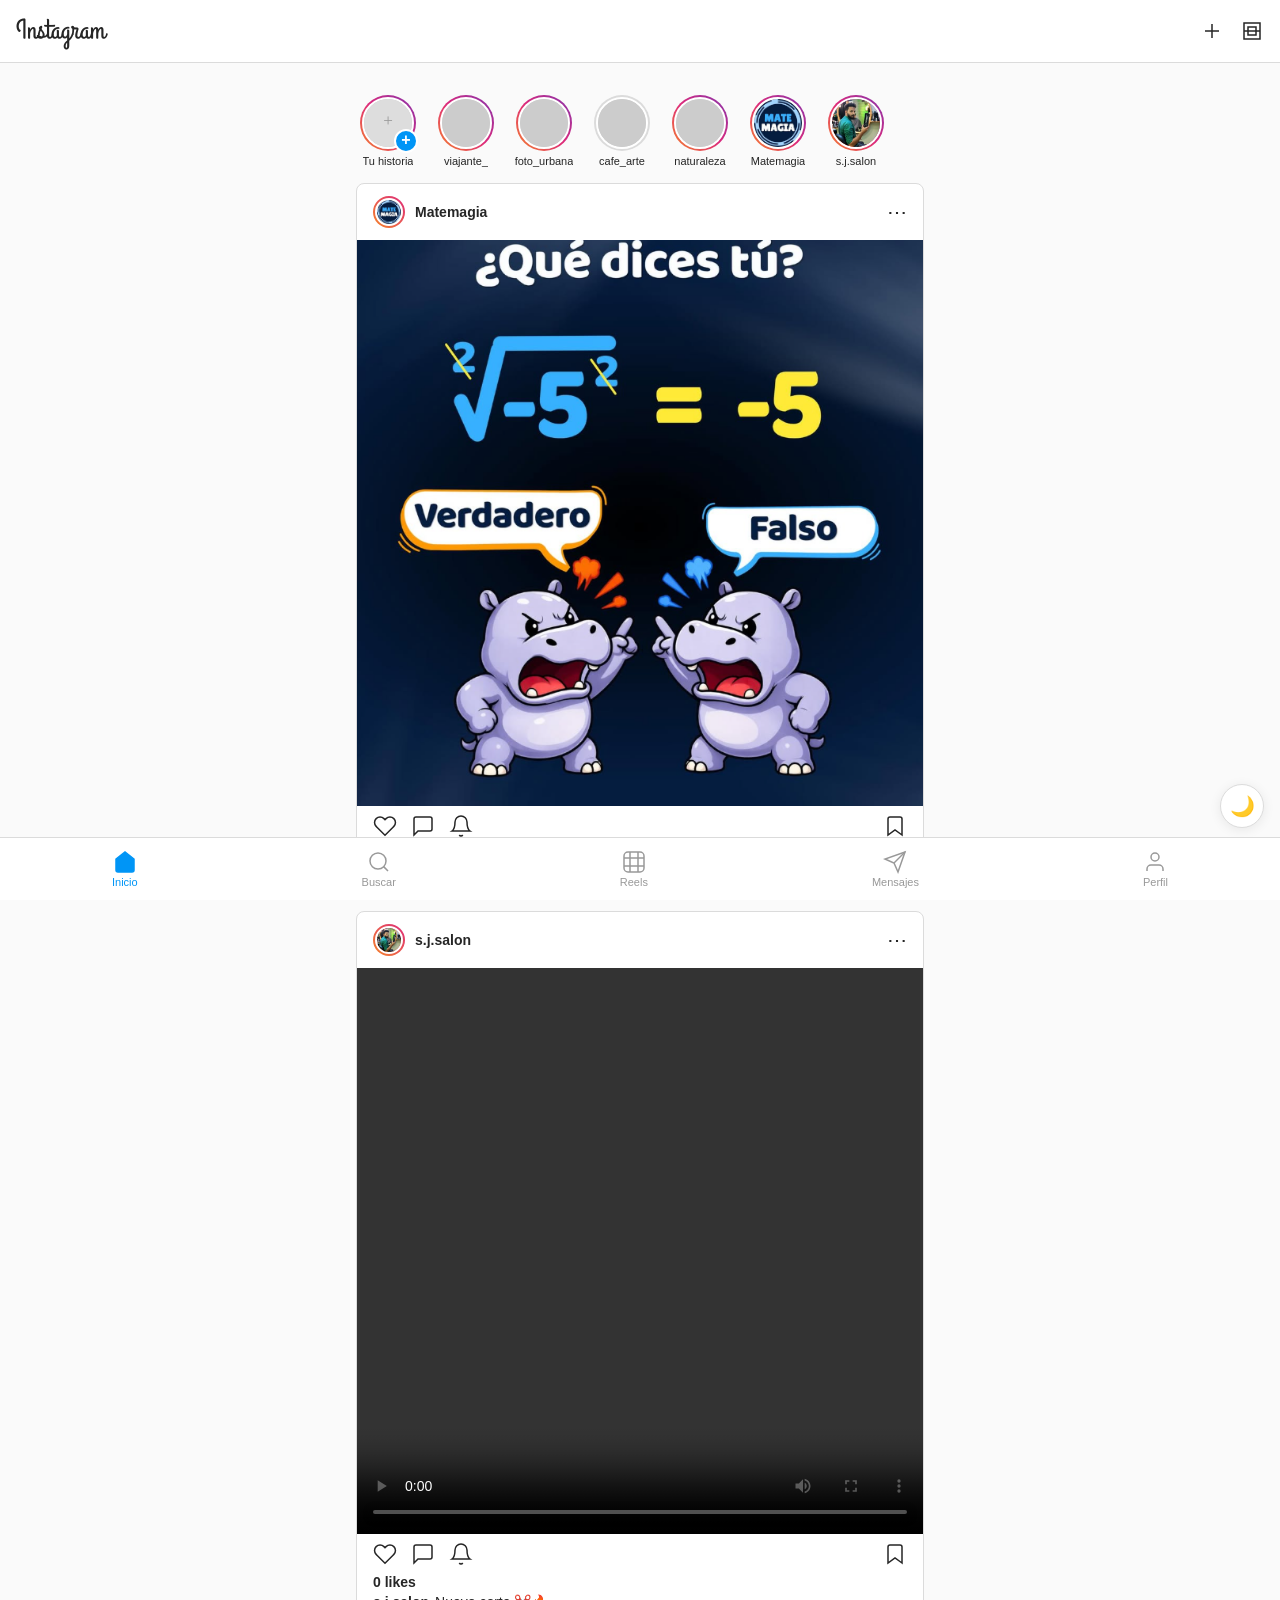
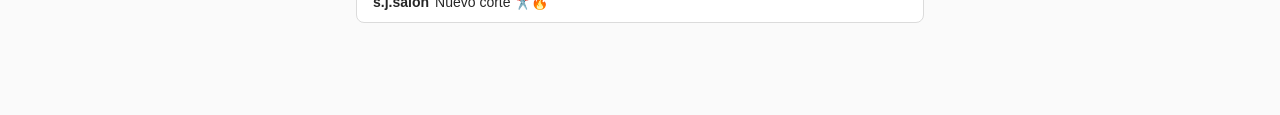
==== commit de7a1c75: "update_inicio3.1" ====
--- a/home.html
+++ b/home.html
@@ -51,6 +51,10 @@
                 <div class="story-avatar"><img src="img-perfil-matemagia/foto_perfil.png" alt="story"></div>
                 <span class="story-name">Matemagia</span>
             </div>
+            <div class="story" data-story-id="s.j.salon">
+                <div class="story-avatar"><img src="videos_inicio-publicacion/corte.jpg" alt="story"></div>
+                <span class="story-name">s.j.salon</span>
+            </div>
         </div>
 
         <div class="post">
@@ -76,6 +80,29 @@
             <div class="post-caption"><strong>Matemagia</strong>La magia de las matemáticas ✨🔢</div>
         </div>
 
+        <div class="post">
+            <div class="post-header">
+                <div class="post-user">
+                    <div class="post-avatar"><img src="videos_inicio-publicacion/corte.jpg" alt="avatar"></div>
+                    s.j.salon
+                </div>
+                <span style="font-size:20px;cursor:pointer;">⋯</span>
+            </div>
+            <div class="post-image" style="background:#000;display:flex;align-items:center;justify-content:center;">
+                <video src="videos_inicio-publicacion/haircut-inicio.mp4" controls style="width:100%;height:100%;object-fit:cover;"></video>
+            </div>
+            <div class="post-actions">
+                <div class="post-actions-left">
+                    <svg viewBox="0 0 24 24"><path d="M20.84 4.61a5.5 5.5 0 00-7.78 0L12 5.67l-1.06-1.06a5.5 5.5 0 00-7.78 7.78l1.06 1.06L12 21.23l7.78-7.78 1.06-1.06a5.5 5.5 0 000-7.78z"/></svg>
+                    <svg viewBox="0 0 24 24"><path d="M21 15a2 2 0 01-2 2H7l-4 4V5a2 2 0 012-2h14a2 2 0 012 2z"/></svg>
+                    <svg viewBox="0 0 24 24"><path d="M18 8A6 6 0 006 8c0 7-3 9-3 9h18s-3-2-3-9"/><path d="M13.73 21a2 2 0 01-3.46 0"/></svg>
+                </div>
+                <svg viewBox="0 0 24 24"><path d="M19 21l-7-5-7 5V5a2 2 0 012-2h10a2 2 0 012 2z"/></svg>
+            </div>
+            <div class="post-likes">0 likes</div>
+            <div class="post-caption"><strong>s.j.salon</strong>Nuevo corte ✂️🔥</div>
+        </div>
+
     </div>
 
     <script src="js/app.js"></script>
